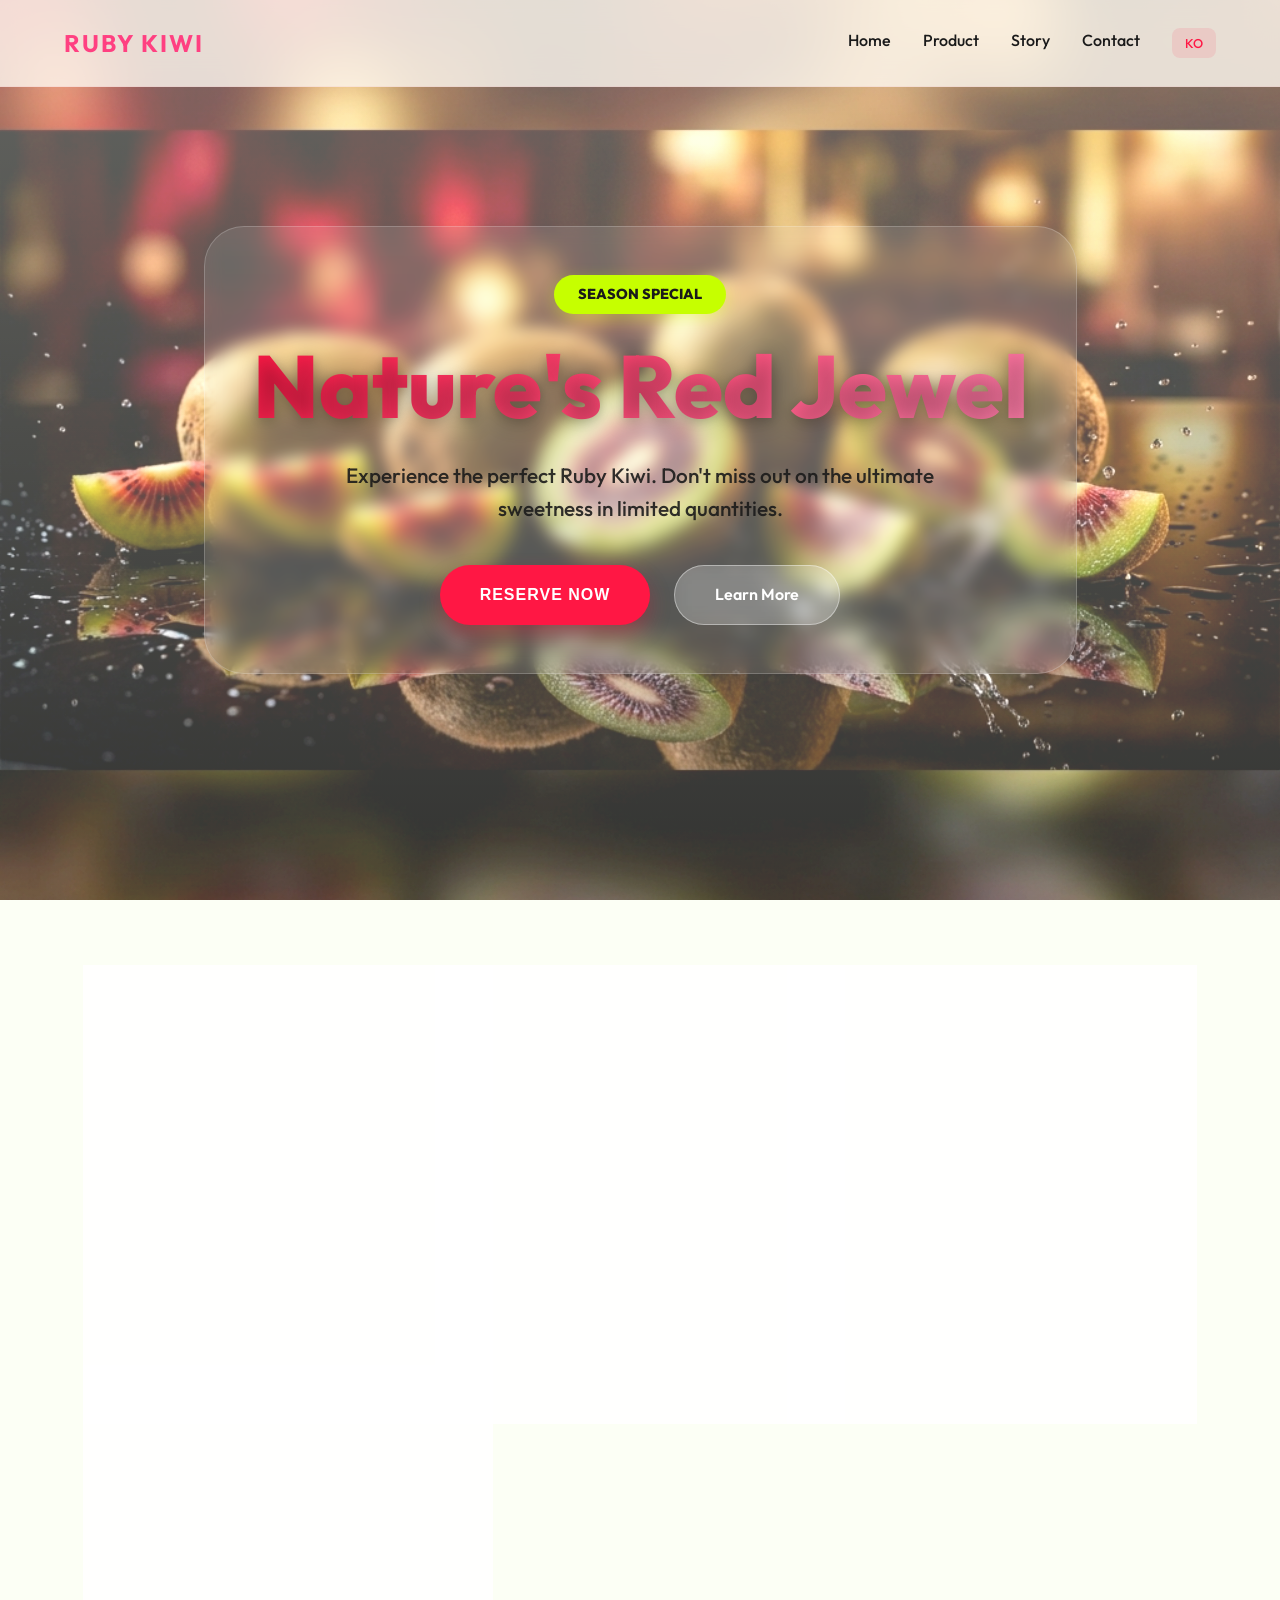
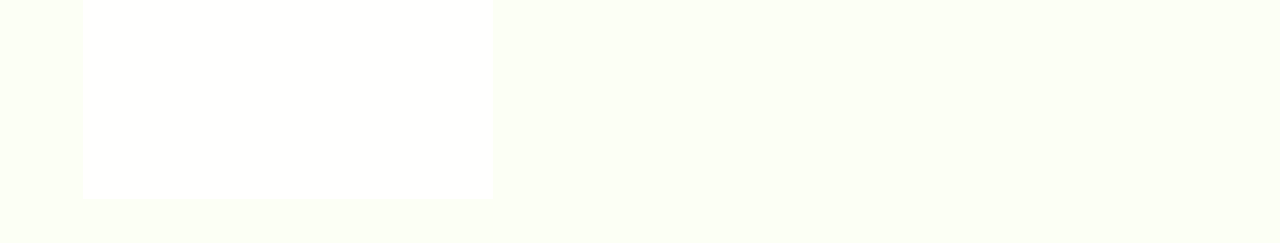
==== en.html @ 25bc3499 "Add files via upload" ====
<!DOCTYPE html>
<html lang="en">
<head>
    <meta charset="UTF-8">
    <meta name="viewport" content="width=device-width, initial-scale=1.0">
    <title>Ruby Kiwi - Nature's Red Jewel</title>
    <meta name="description" content="Discover the enchanting ruby-red center and overwhelming sweetness of Ruby Kiwi.">
    <!-- Google Fonts -->
    <link rel="preconnect" href="https://fonts.googleapis.com">
    <link rel="preconnect" href="https://fonts.gstatic.com" crossorigin>
    <link href="https://fonts.googleapis.com/css2?family=Outfit:wght@300;500;700;800&display=swap" rel="stylesheet">
    <link rel="stylesheet" href="style.css">
</head>
<body>
    <nav>
        <div class="logo">Ruby Kiwi</div>
        <div class="nav-links">
            <a href="#">Home</a>
            <a href="#benefits">Product</a>
            <a href="#story">Story</a>
            <a href="#contact">Contact</a>
            <a href="index.html" class="lang-switch">KO</a>
        </div>
    </nav>

    <section class="hero banner-main">
        <div class="banner-container full-hero">
            <img src="promo_banner.png" alt="Ruby Kiwi Promo" class="banner-bg">
            <div class="banner-overlay animate-fade-in">
                <span class="banner-tag">SEASON SPECIAL</span>
                <h1 class="hero-title banner-text-main">Nature's Red Jewel</h1>
                <p class="banner-sub hero-subtitle-main">
                    Experience the perfect Ruby Kiwi. Don't miss out on the ultimate sweetness in limited quantities.
                </p>
                <div class="hero-btns">
                    <button class="btn-primary">Reserve Now</button>
                    <a href="#benefits" class="btn-secondary">Learn More</a>
                </div>
            </div>
        </div>
    </section>

    <section id="benefits" class="features">
        <div class="feature-card glass-card">
            <div class="icon-wrapper">
                <svg viewBox="0 0 24 24" fill="none" stroke="currentColor" stroke-width="2" stroke-linecap="round" stroke-linejoin="round"><path d="M12 2l3.09 6.26L22 9.27l-5 4.87 1.18 6.88L12 17.77l-6.18 3.25L7 14.14 2 9.27l6.91-1.01L12 2z"></path></svg>
            </div>
            <h3 class="feature-title">Premium Quality</h3>
            <p>We provide only the finest Ruby Kiwis that have undergone a rigorous selection process. We guarantee perfect shape and peak sweetness.</p>
        </div>
        <div class="feature-card glass-card">
            <div class="icon-wrapper">
                <svg viewBox="0 0 24 24" fill="none" stroke="currentColor" stroke-width="2" stroke-linecap="round" stroke-linejoin="round"><path d="M20.84 4.61a5.5 5.5 0 0 0-7.78 0L12 5.67l-1.06-1.06a5.5 5.5 0 0 0-7.78 7.78l1.06 1.06L12 21.23l7.78-7.78 1.06-1.06a5.5 5.5 0 0 0 0-7.78z"></path></svg>
            </div>
            <h3 class="feature-title">High Antioxidant</h3>
            <p>The anthocyanins and Vitamin C contained in the ruby-red flesh are natural nutrients that help prevent aging and boost immunity.</p>
        </div>
        <div class="feature-card glass-card">
            <div class="icon-wrapper">
                <svg viewBox="0 0 24 24" fill="none" stroke="currentColor" stroke-width="2" stroke-linecap="round" stroke-linejoin="round"><circle cx="12" cy="12" r="10"></circle><path d="M8 14s1.5 2 4 2 4-2 4-2"></path><line x1="9" y1="9" x2="9.01" y2="9"></line><line x1="15" y1="9" x2="15.01" y2="9"></line></svg>
            </div>
            <h3 class="feature-title">Natural Sweetness</h3>
            <p>Enjoy the overwhelming natural sweetness of over 20 brix, created by nature without any artificial sugar.</p>
        </div>
        <div class="feature-card glass-card">
            <div class="icon-wrapper">
                <svg viewBox="0 0 24 24" fill="none" stroke="currentColor" stroke-width="2" stroke-linecap="round" stroke-linejoin="round"><path d="M12 22s8-4 8-10V5l-8-3-8 3v7c0 6 8 10 8 10z"></path></svg>
            </div>
            <h3 class="feature-title">Safe Food</h3>
            <p>Cultivated with eco-friendly farming methods certified by GAP, so the whole family can enjoy it with peace of mind.</p>
        </div>
    </section>

    <script>
        const observer = new IntersectionObserver((entries) => {
            entries.forEach(entry => {
                if (entry.isIntersecting) {
                    entry.target.classList.add('animate-fade-in');
                }
            });
        }, { threshold: 0.1 });

        document.querySelectorAll('.glass-card').forEach(card => {
            observer.observe(card);
        });
    </script>
</body>
</html>
---- style.css ----
:root {
    --ruby-red: #FF1744;
    --ruby-glow: #FF4081;
    --kiwi-gold: #FFD600;
    --kiwi-green: #C6FF00;
    --light-bg: #FCFFF5;
    --warm-white: #FFFFFF;
    --glass-bg: rgba(255, 255, 255, 0.85);
    --glass-border: rgba(198, 255, 0, 0.3);
    --text-primary: #1A1A1A;
    --text-secondary: #4A4A4A;
    --font-main: 'Outfit', sans-serif;
}

* {
    margin: 0;
    padding: 0;
    box-sizing: border-box;
}

body {
    background-color: var(--light-bg);
    color: var(--text-primary);
    font-family: var(--font-main);
    overflow-x: hidden;
    line-height: 1.6;
}

/* Glassmorphism Utilities */
.glass-card {
    background: var(--glass-bg);
    backdrop-filter: blur(20px);
    -webkit-backdrop-filter: blur(20px);
    border: 1px solid var(--glass-border);
    border-radius: 32px;
    box-shadow: 0 10px 30px rgba(233, 30, 99, 0.05);
}

/* Navigation */
nav {
    position: fixed;
    top: 0;
    width: 100%;
    padding: 1.5rem 5%;
    display: flex;
    justify-content: space-between;
    align-items: center;
    z-index: 1000;
    background: rgba(255, 251, 242, 0.8);
    backdrop-filter: blur(15px);
    border-bottom: 1px solid rgba(233, 30, 99, 0.05);
}

.logo {
    font-size: 1.5rem;
    font-weight: 700;
    color: var(--ruby-glow);
    text-transform: uppercase;
    letter-spacing: 2px;
}

.nav-links {
    display: flex;
    gap: 2rem;
}

.nav-links a {
    text-decoration: none;
    color: var(--text-primary);
    font-weight: 500;
    transition: color 0.3s ease;
}

.nav-links a:hover {
    color: var(--ruby-red);
}

.lang-switch {
    background: rgba(255, 23, 68, 0.1);
    padding: 0.3rem 0.8rem;
    border-radius: 8px;
    font-size: 0.8rem;
    color: var(--ruby-red) !important;
    font-weight: 700;
}

.lang-switch:hover {
    background: var(--ruby-red);
    color: white !important;
}

/* Hero Section */
.hero {
    height: 100vh;
    display: flex;
    align-items: center;
    padding: 0 10%;
    position: relative;
    overflow: hidden;
}

.hero-content {
    flex: 1;
    z-index: 2;
}

.hero-title {
    font-size: clamp(3rem, 8vw, 5rem);
    font-weight: 800;
    line-height: 1.1;
    margin-bottom: 1.5rem;
    background: linear-gradient(to right, var(--ruby-red), var(--ruby-glow));
    -webkit-background-clip: text;
    -webkit-text-fill-color: transparent;
}

.hero-subtitle {
    font-size: 1.2rem;
    color: var(--text-secondary);
    max-width: 500px;
    margin-bottom: 2.5rem;
}

.hero-image-container {
    flex: 1;
    display: flex;
    justify-content: center;
    align-items: center;
    position: relative;
}

.hero-image {
    width: 100%;
    max-width: 600px;
    border-radius: 30px;
    box-shadow: 0 30px 60px rgba(233, 30, 99, 0.15);
    transition: transform 0.5s ease;
}

.hero-image:hover {
    transform: scale(1.02);
}

/* Hero Banner Main */
.hero.banner-main {
    padding: 0;
    display: block;
}

.banner-container.full-hero {
    max-width: 100%;
    height: 100vh;
    border-radius: 0;
}

.banner-text-main {
    font-size: clamp(3.5rem, 10vw, 6rem);
    margin-bottom: 2rem;
    text-shadow: 0 4px 20px rgba(0,0,0,0.3);
}

.hero-subtitle-main {
    font-size: 1.4rem;
    color: #fff;
    max-width: 700px;
    margin: 0 auto 3rem;
    opacity: 0.9;
}

.hero-btns {
    display: flex;
    gap: 1.5rem;
    justify-content: center;
}

.btn-secondary {
    padding: 1rem 2.5rem;
    background: rgba(255, 255, 255, 0.2);
    color: white;
    border: 1px solid rgba(255, 255, 255, 0.4);
    border-radius: 50px;
    text-decoration: none;
    font-weight: 600;
    transition: all 0.3s ease;
    backdrop-filter: blur(10px);
}

.btn-secondary:hover {
    background: rgba(255, 255, 255, 0.3);
    transform: translateY(-3px);
}
.btn-primary {
    padding: 1rem 2.5rem;
    background: var(--ruby-red);
    color: white;
    border: none;
    border-radius: 50px;
    font-size: 1rem;
    font-weight: 600;
    cursor: pointer;
    transition: all 0.3s ease;
    text-transform: uppercase;
    letter-spacing: 1px;
    box-shadow: 0 10px 20px rgba(196, 30, 58, 0.4);
}

.btn-primary:hover {
    background: var(--ruby-glow);
    transform: translateY(-3px);
    box-shadow: 0 15px 30px rgba(196, 30, 58, 0.6);
}

/* Features Section */
.features {
    padding: 100px 10%;
    display: grid;
    grid-template-columns: repeat(auto-fit, minmax(300px, 1fr));
    gap: 2rem;
}

.feature-card {
    padding: 3rem;
    text-align: center;
    transition: transform 0.3s ease;
}

.feature-card:hover {
    transform: translateY(-10px);
}

.feature-icon {
    font-size: 3rem;
    margin-bottom: 1.5rem;
    display: block;
}

.feature-title {
    font-size: 1.5rem;
    margin-bottom: 1rem;
    color: var(--ruby-glow);
}

/* Feature Cards & Icons */
.icon-wrapper {
    width: 64px;
    height: 64px;
    background: rgba(198, 255, 0, 0.15);
    border-radius: 20px;
    display: flex;
    align-items: center;
    justify-content: center;
    margin: 0 auto 1.5rem;
    color: var(--ruby-red);
    transition: all 0.3s ease;
}

.feature-card:hover .icon-wrapper {
    background: var(--kiwi-green);
    color: #1A1A1A;
    transform: scale(1.1) rotate(5deg);
}

.icon-wrapper svg {
    width: 32px;
    height: 32px;
}
@keyframes fadeInUp {
    from {
        opacity: 0;
        transform: translateY(30px);
    }
    to {
        opacity: 1;
        transform: translateY(0);
    }
}

.animate-fade-in {
    animation: fadeInUp 1s ease forwards;
}

/* Promo Banner Section */
.promo-banner {
    padding: 100px 5%;
    display: flex;
    justify-content: center;
    align-items: center;
}

.banner-container {
    width: 100%;
    max-width: 1200px;
    height: 400px;
    position: relative;
    border-radius: 40px;
    overflow: hidden;
    display: flex;
    align-items: center;
    justify-content: center;
    box-shadow: 0 30px 60px rgba(0, 0, 0, 0.5);
}

.banner-bg {
    position: absolute;
    top: 0;
    left: 0;
    width: 100%;
    height: 100%;
    object-fit: cover;
    transition: transform 1s ease;
    filter: brightness(1.1) contrast(1.05); /* Brightened the image significantly */
}

.banner-container::after {
    content: '';
    position: absolute;
    top: 0;
    left: 0;
    width: 100%;
    height: 100%;
    background: linear-gradient(rgba(252, 255, 245, 0.4), rgba(252, 255, 245, 0.2)); /* Soft light overlay */
    z-index: 1;
}

.banner-container:hover .banner-bg {
    transform: scale(1.05);
}

.banner-overlay {
    position: relative;
    z-index: 5;
    text-align: center;
    padding: 3rem;
    background: rgba(255, 255, 255, 0.1);
    backdrop-filter: blur(8px);
    border-radius: 40px;
    border: 1px solid rgba(255, 255, 255, 0.2);
    margin: 2rem;
    max-width: 900px;
}

.banner-tag {
    background: var(--kiwi-green);
    color: #1A1A1A;
    padding: 0.5rem 1.5rem;
    border-radius: 50px;
    font-size: 0.9rem;
    font-weight: 800;
    margin-bottom: 1.5rem;
    display: inline-block;
    box-shadow: 0 4px 15px rgba(198, 255, 0, 0.3);
}

.banner-text-main {
    font-size: clamp(3.5rem, 10vw, 5.5rem);
    margin-bottom: 1.5rem;
    background: linear-gradient(135deg, var(--ruby-red), #FF80AB);
    -webkit-background-clip: text;
    -webkit-text-fill-color: transparent;
    filter: drop-shadow(0 2px 4px rgba(0,0,0,0.1));
}

.hero-subtitle-main {
    font-size: 1.3rem;
    color: var(--text-primary);
    max-width: 650px;
    margin: 0 auto 2.5rem;
    font-weight: 500;
}

/* Comprehensive Responsive Design */

/* Tablet Optimization (Up to 1024px) */
@media (max-width: 1024px) {
    .banner-overlay {
        max-width: 80%;
        padding: 2.5rem;
    }

    .banner-text-main {
        font-size: 4.5rem;
    }

    .features {
        grid-template-columns: repeat(2, 1fr);
        padding: 80px 5%;
    }
}

/* Mobile Optimization (Up to 768px) */
@media (max-width: 768px) {
    nav {
        padding: 1rem 5%;
    }

    .nav-links {
        display: none; /* Hide standard nav on mobile */
    }

    .banner-text-main {
        font-size: 3.2rem;
        line-height: 1.2;
    }

    .hero-subtitle-main {
        font-size: 1.1rem;
        margin-bottom: 2rem;
    }

    .hero-btns {
        flex-direction: column;
        width: 100%;
        max-width: 300px;
        margin: 0 auto;
    }

    .btn-primary, .btn-secondary {
        width: 100%;
        text-align: center;
    }

    .banner-overlay {
        padding: 2rem 1.5rem;
        margin: 1rem;
        max-width: 95%;
        border-radius: 24px;
    }

    .features {
        grid-template-columns: 1fr;
        padding: 60px 5%;
        gap: 1.5rem;
    }

    .feature-card {
        padding: 2rem;
    }
}

/* Small Mobile (Up to 480px) */
@media (max-width: 480px) {
    .banner-text-main {
        font-size: 2.5rem;
    }

    .banner-tag {
        font-size: 0.8rem;
        padding: 0.4rem 1rem;
    }

    .logo {
        font-size: 1.2rem;
    }
}
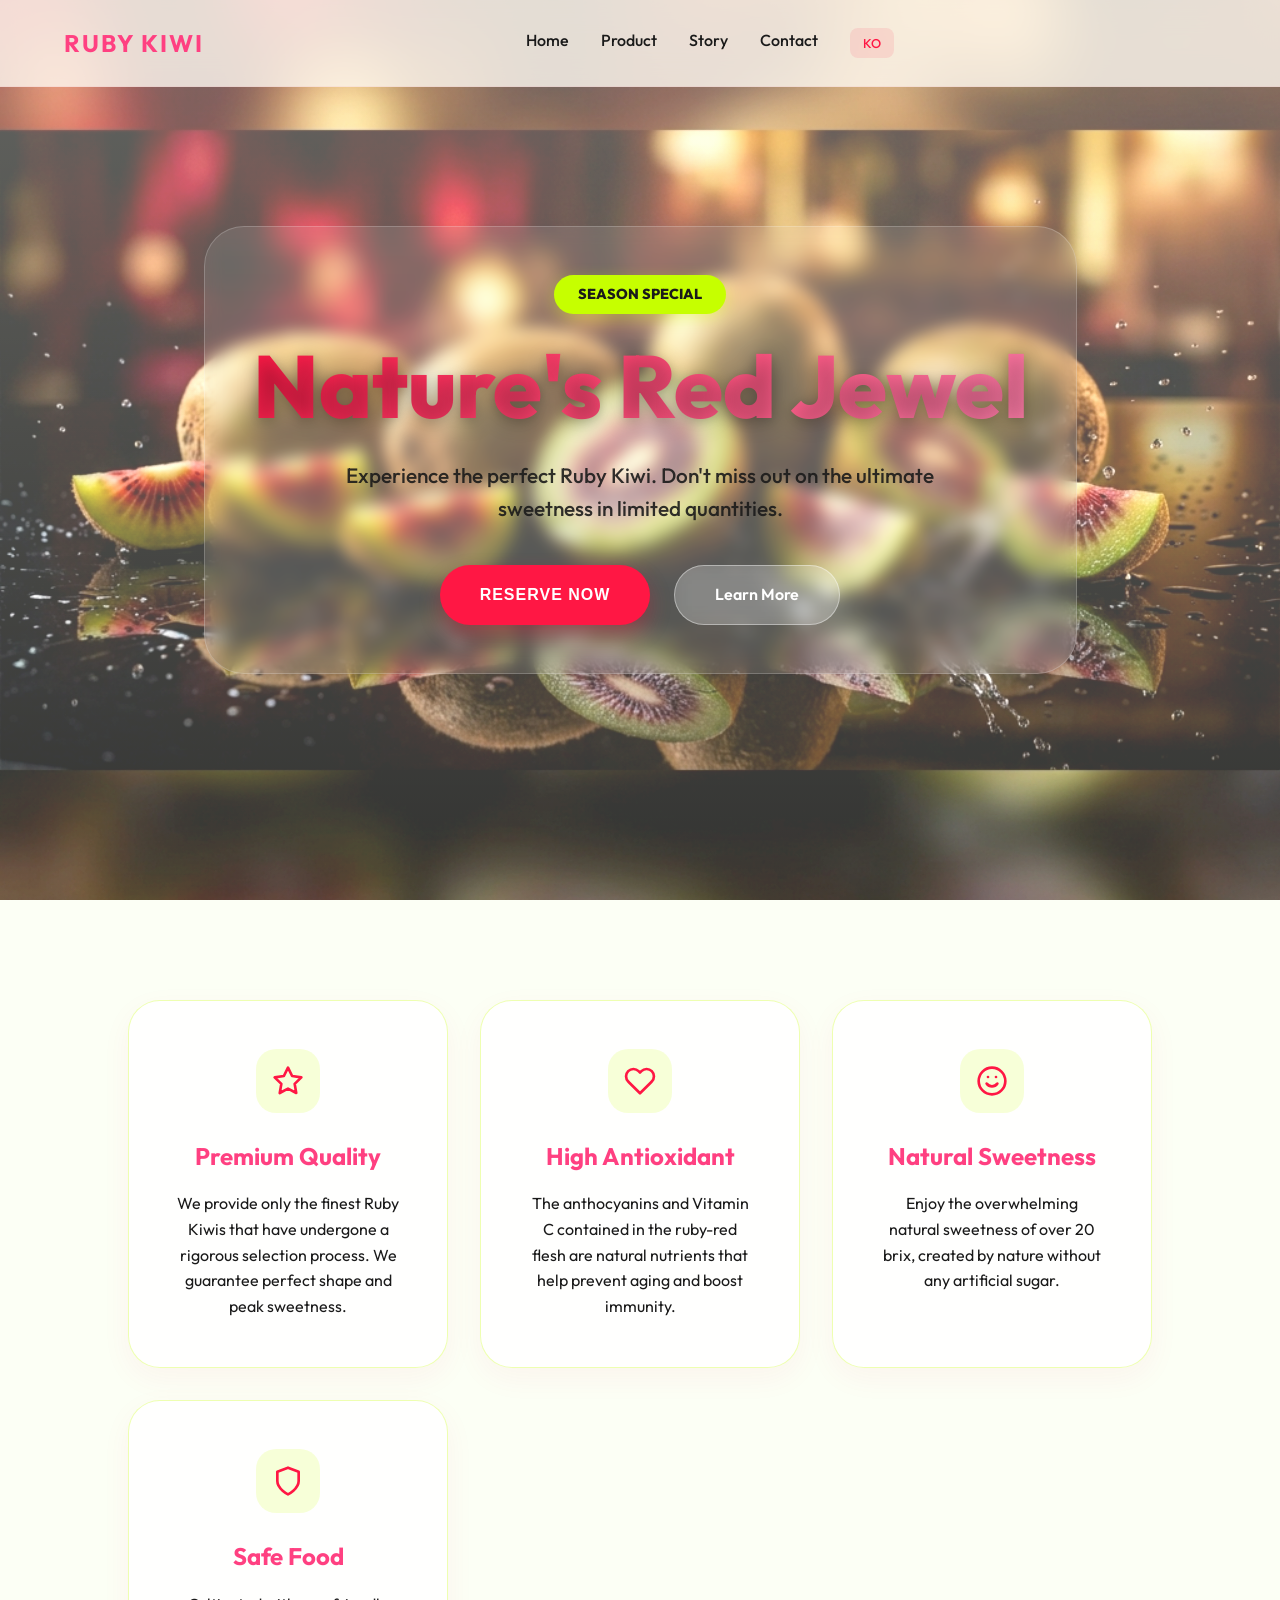
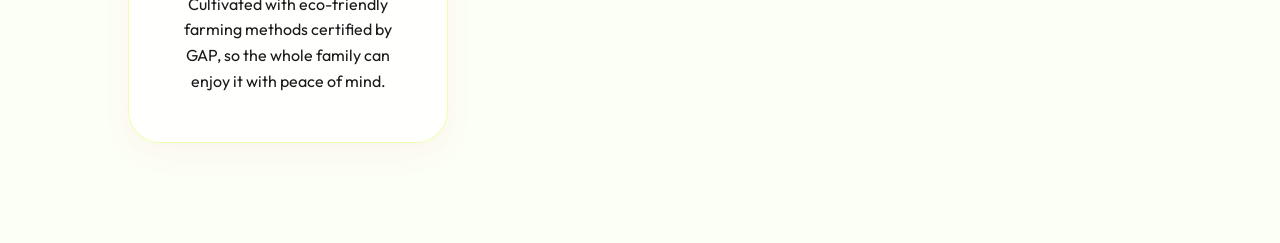
==== commit b77a45ec: "Add files via upload" ====
--- a/en.html
+++ b/en.html
@@ -20,6 +20,11 @@
             <a href="#story">Story</a>
             <a href="#contact">Contact</a>
             <a href="index.html" class="lang-switch">KO</a>
+        </div>
+        <div class="menu-toggle" id="mobile-menu">
+            <span></span>
+            <span></span>
+            <span></span>
         </div>
     </nav>
 
@@ -83,6 +88,23 @@
         document.querySelectorAll('.glass-card').forEach(card => {
             observer.observe(card);
         });
+
+        // Mobile Menu Toggle
+        const menuToggle = document.getElementById('mobile-menu');
+        const navLinks = document.querySelector('.nav-links');
+
+        menuToggle.addEventListener('click', () => {
+            menuToggle.classList.toggle('active');
+            navLinks.classList.toggle('active');
+        });
+
+        // Close menu when clicking links
+        document.querySelectorAll('.nav-links a').forEach(link => {
+            link.addEventListener('click', () => {
+                menuToggle.classList.remove('active');
+                navLinks.classList.remove('active');
+            });
+        });
     </script>
 </body>
 </html>
--- a/style.css
+++ b/style.css
@@ -394,7 +394,51 @@
     }
 
     .nav-links {
-        display: none; /* Hide standard nav on mobile */
+        position: fixed;
+        top: 0;
+        right: -100%;
+        height: 100vh;
+        width: 70%;
+        background: var(--light-bg);
+        display: flex;
+        flex-direction: column;
+        justify-content: center;
+        align-items: center;
+        gap: 2.5rem;
+        transition: 0.5s ease;
+        box-shadow: -10px 0 30px rgba(0,0,0,0.1);
+        z-index: 999;
+    }
+
+    .nav-links.active {
+        right: 0;
+    }
+
+    .menu-toggle {
+        display: flex;
+        flex-direction: column;
+        gap: 6px;
+        cursor: pointer;
+        z-index: 1000;
+    }
+
+    .menu-toggle span {
+        width: 30px;
+        height: 3px;
+        background: var(--ruby-red);
+        border-radius: 3px;
+        transition: 0.3s ease;
+    }
+
+    /* Hamburger Animation */
+    .menu-toggle.active span:nth-child(1) {
+        transform: translateY(9px) rotate(45deg);
+    }
+    .menu-toggle.active span:nth-child(2) {
+        opacity: 0;
+    }
+    .menu-toggle.active span:nth-child(3) {
+        transform: translateY(-9px) rotate(-45deg);
     }
 
     .banner-text-main {
